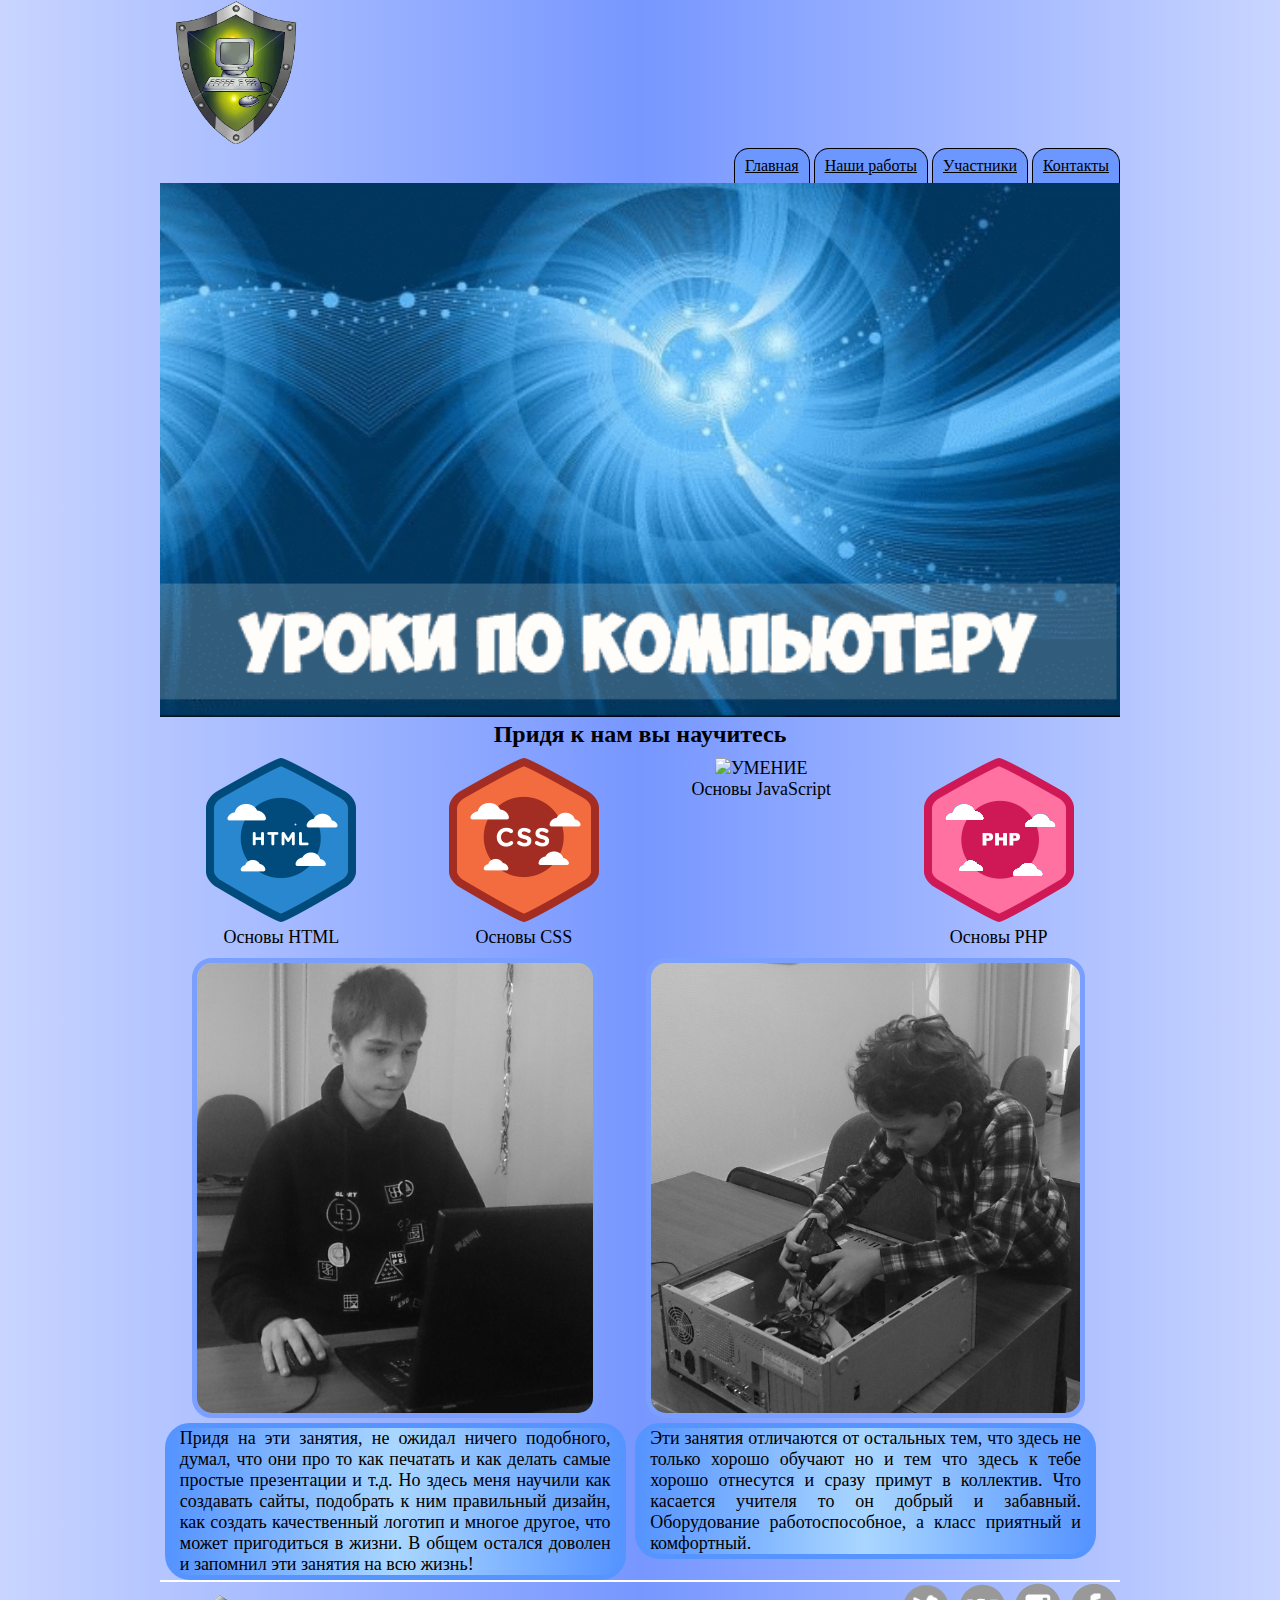
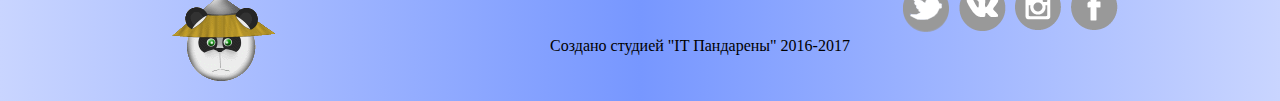
==== index.html @ 3fc963ad "Файлы для сайта" ====
<!Doctype html>
<html lang="ru">
<head>
<meta charset="utf-8">
<title>CompCompich</title>
<link href="css/style 1.css" 
rel="stylesheet">
</head>
<body>
<header>
 <div class="wrapper">
	
	<nav> <div class="logotip"><img src="img/logo1.gif"> </div>
	<div class="menu">
		<ul>
		<li><a href="#">Главная</a></li>
		<li><a href="#">Наши работы</a></li>
		<li><a href="#">Участники</a></li>
		<li><a href="#">Контакты</a></li>
		</ul>
	</div>
	</nav>
 </div>
</header>
<div class="main">
<div class="wrapper">
<div class="pict">
<img src="img/1f.gif">
</div>
</div>
</div>



<div class="lesson">
	<div class="wrapper">
		<h2>Придя к нам вы научитесь</h2>
		<div class="subtitle">
			<div class="items">
				<div class="item">
					<img src="img/Html.png" alt="УМЕНИЕ">
					<div class="soder">Основы HTML</div>
				</div>
			</div>
		
		
			<div class="items">
				<div class="item">
					<img src="img/Css.png" alt="УМЕНИЕ">
					<div class="soder">Основы CSS</div>
				</div>
			</div>
		
		
			<div class="items">
				<div class="item">
					<img src="img/Js.gif" alt="УМЕНИЕ">
					<div class="soder">Основы JavaScript</div>
				</div>
			</div>
			
			<div class="items">
				<div class="item">
					<img src="img/php.png" alt="УМЕНИЕ">
					<div class="soder">Основы PHP</div>
				</div>
			</div>
		</div>
	</div>
</div>
<div class="experts">
<div class="wrapper">
<div class="subtitle">
			<div class="items">
				<div class="item">
					<img src="img/1d.gif" alt="УМЕНИЕ">
					<div class="soder">Придя на эти  занятия,  не ожидал ничего подобного, думал, что они про то как печатать и как делать самые простые презентации и т.д. Но здесь меня научили как создавать сайты, подобрать к ним  правильный  дизайн, как создать качественный логотип и многое другое, что может пригодиться в жизни. В общем  остался доволен и запомнил эти занятия на всю жизнь!</div>
				</div>
			</div>
		
			<div class="items">
				<div class="item">
					<img src="img/2d.gif" alt="УМЕНИЕ">
					<div class="soder">Эти занятия отличаются от остальных тем, что здесь не только хорошо обучают но и тем что здесь к тебе хорошо отнесутся и сразу примут в коллектив. Что касается учителя то он добрый и забавный. Оборудование  работоспособное, а класс приятный и комфортный.</div>
				</div>
			</div>
		</div>

</div>
</div>
<div class="futter">
<div class="wrapper">
<div class="panda"> <img src="img/panda.gif">
</div>
<div class="contact">
<a href="#"><img src="img/tv.png"></a>
<a href="https://vk.com/club139169108"><img src="img/vk.png"></a>
<a href="#"><img src="img/in.png"></a>
<a href="#"><img src="img/f.png"></a>
</div>
<div class="copira">Создано студией "IT Пандарены" 2016-2017</div>
</div>
</div>

</body>
</html>
---- css/style 1.css ----
body, h1, h2, h3, ul, li {
	margin: 0;
	padding: 0;
		
}
body{
	background: linear-gradient(to right, #C9D5FF, #7797FF, #C9D5FF );
}
.logotip {
	
	
	
}
.wrapper {
	max-width: 960px;
	margin: 0 auto;
	overflow: hidden;
	padding: 0;
}
nav {
	;
}
nav img {
	width: 150px;
	
}



.menu {
    margin: 0;
    padding: 0;
    list-style: none;
	float: right;
}

.menu li {
    display: inline-block;
    margin-right: 1px;
}

.menu a {
    display: block;
    margin-right: -1px;
    padding: 8px 10px;
    color: #000;
    background-color: #6B97FF;
    border-top: 1px solid black;
	border-left: 1px solid black;
	border-right: 1px solid black;
	border-radius: 15px 15px 0 0;
}

.menu a:hover {
    background: #DCDCDC;
	color: #000;
	
}
.main {
	;
}
.main  img{
	width: 100%;
	
}
.lesson {
	;
	
}
.lesson .wrapper .subtitle {
	margin-top: 10px;
	font-size: 18px;
	text-align: center;
	display: flex;
	justify-content: space-around;
}
.lesson .wrapper h2 {
	text-align: center;
	color: #000; 
	
}
.lesson .wrapper .subtitle .items .item img {
	
    transition: 2s linear;
	
	
}
.lesson .wrapper .subtitle .items .item img:hover {
	-webkit-transform: scale(1.2) rotate(360deg);
    transform: scale(1.2)rotate(360deg);
	-o-transform: rotate(360deg);
    -moz-transform: rotate(360deg);
	
}


.experts .wrapper .subtitle {
	
	margin-top: 10px;
	font-size: 18px;
	text-align: center;
	display: flex;
	
}
.experts .wrapper .subtitle  .items{
	
	width: 48%;
	padding: 0 0.5%;
}
.experts .wrapper .subtitle img {
	height: 450px;
	border: 5px solid #7A9FFF;
	border-radius: 20px;
	
}
.experts .wrapper .subtitle  .items .item .soder{
	color: #000;
	text-align: justify;
	border: 5px solid #5694FF;
	border-radius: 25px;
	padding: 0 10px;
	background: linear-gradient(to right, #5694FF ,#AAD7FF, #5694FF);
		
}
.futter .wrapper {
	border-top: 2px solid #fff;
	
	
}
.copira {
	text-align: center;
	position: bottom;
		
}
.contact {
	text-align: right;
		
}
.panda {
	float: left;
	
}
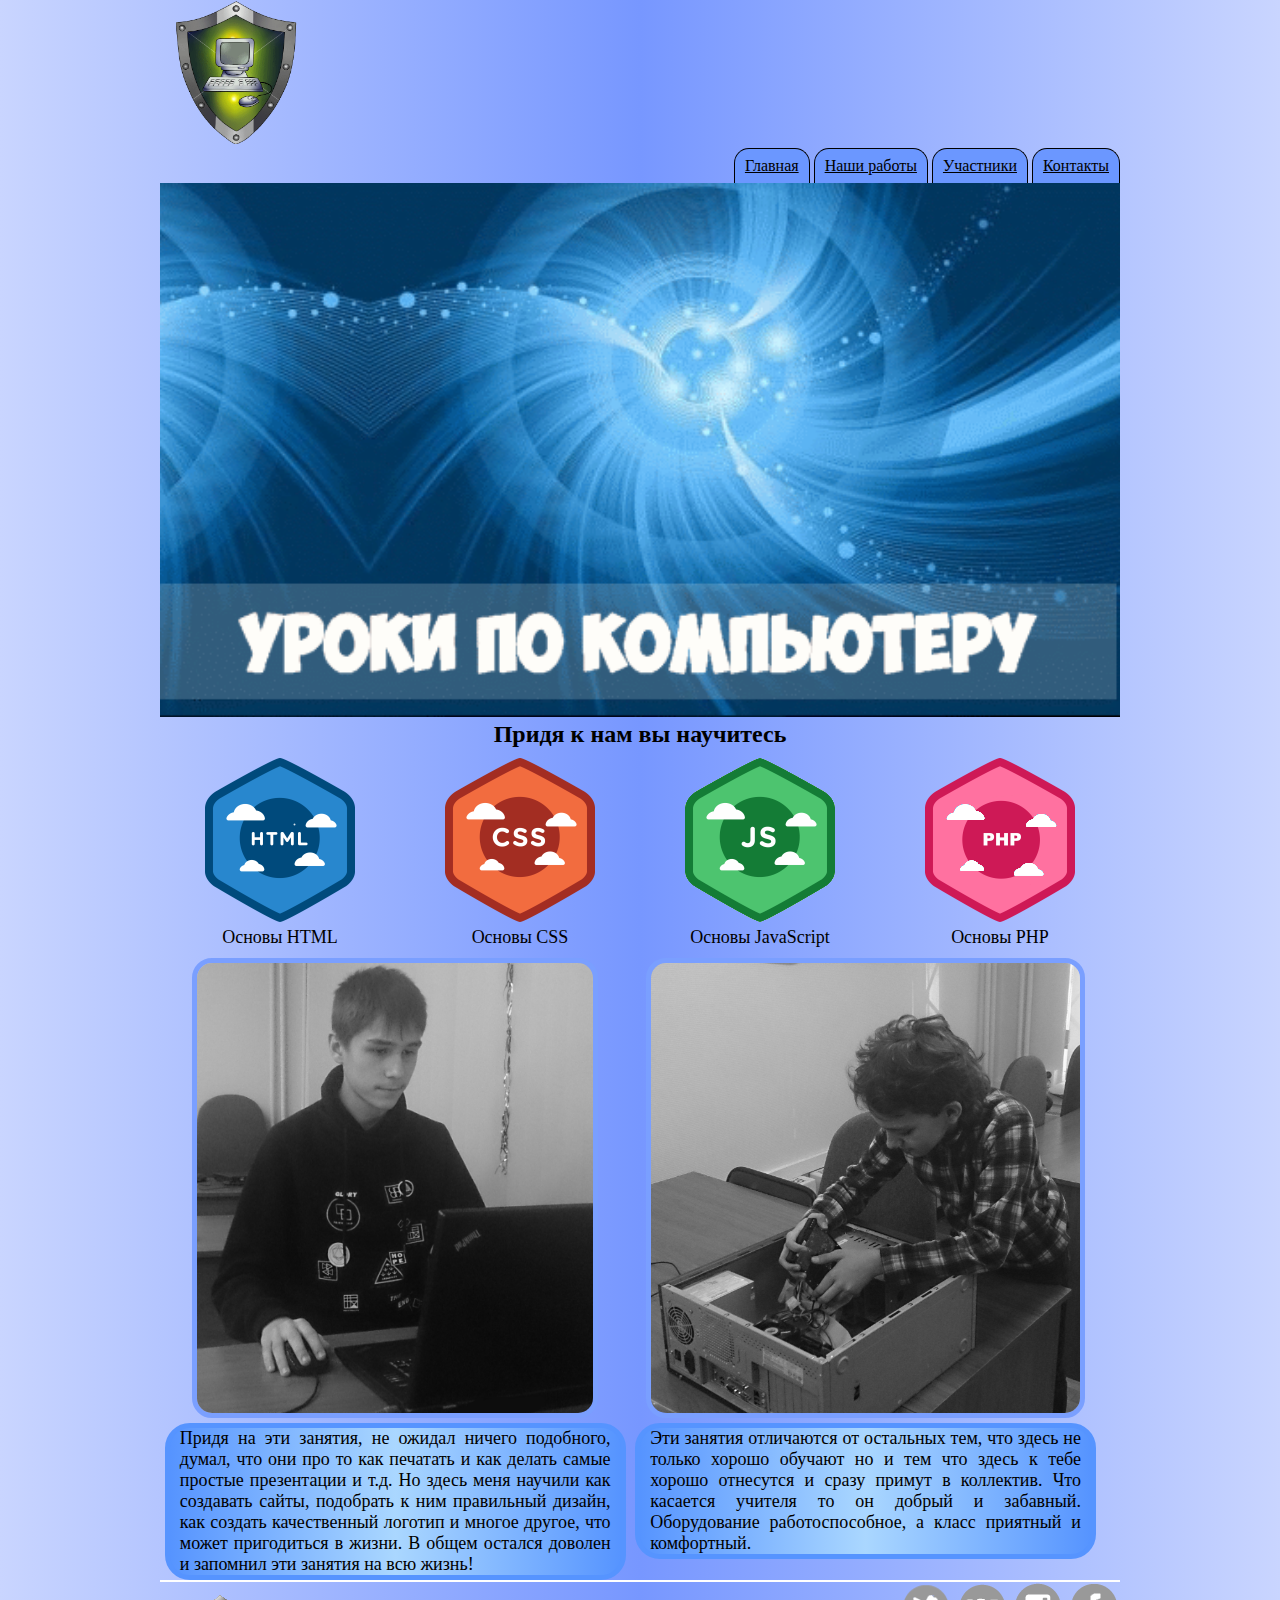
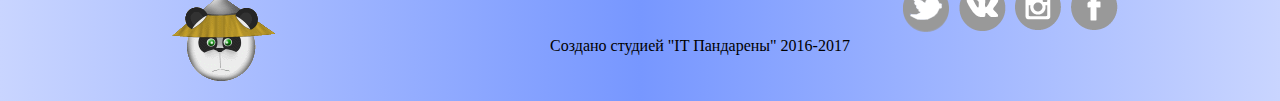
==== commit f8460d5f: "Update index.html" ====
--- a/index.html
+++ b/index.html
@@ -54,7 +54,7 @@
 		
 			<div class="items">
 				<div class="item">
-					<img src="img/Js.gif" alt="УМЕНИЕ">
+					<img src="img/JS.gif" alt="УМЕНИЕ">
 					<div class="soder">Основы JavaScript</div>
 				</div>
 			</div>
@@ -103,4 +103,4 @@
 </div>
 
 </body>
-</html>+</html>
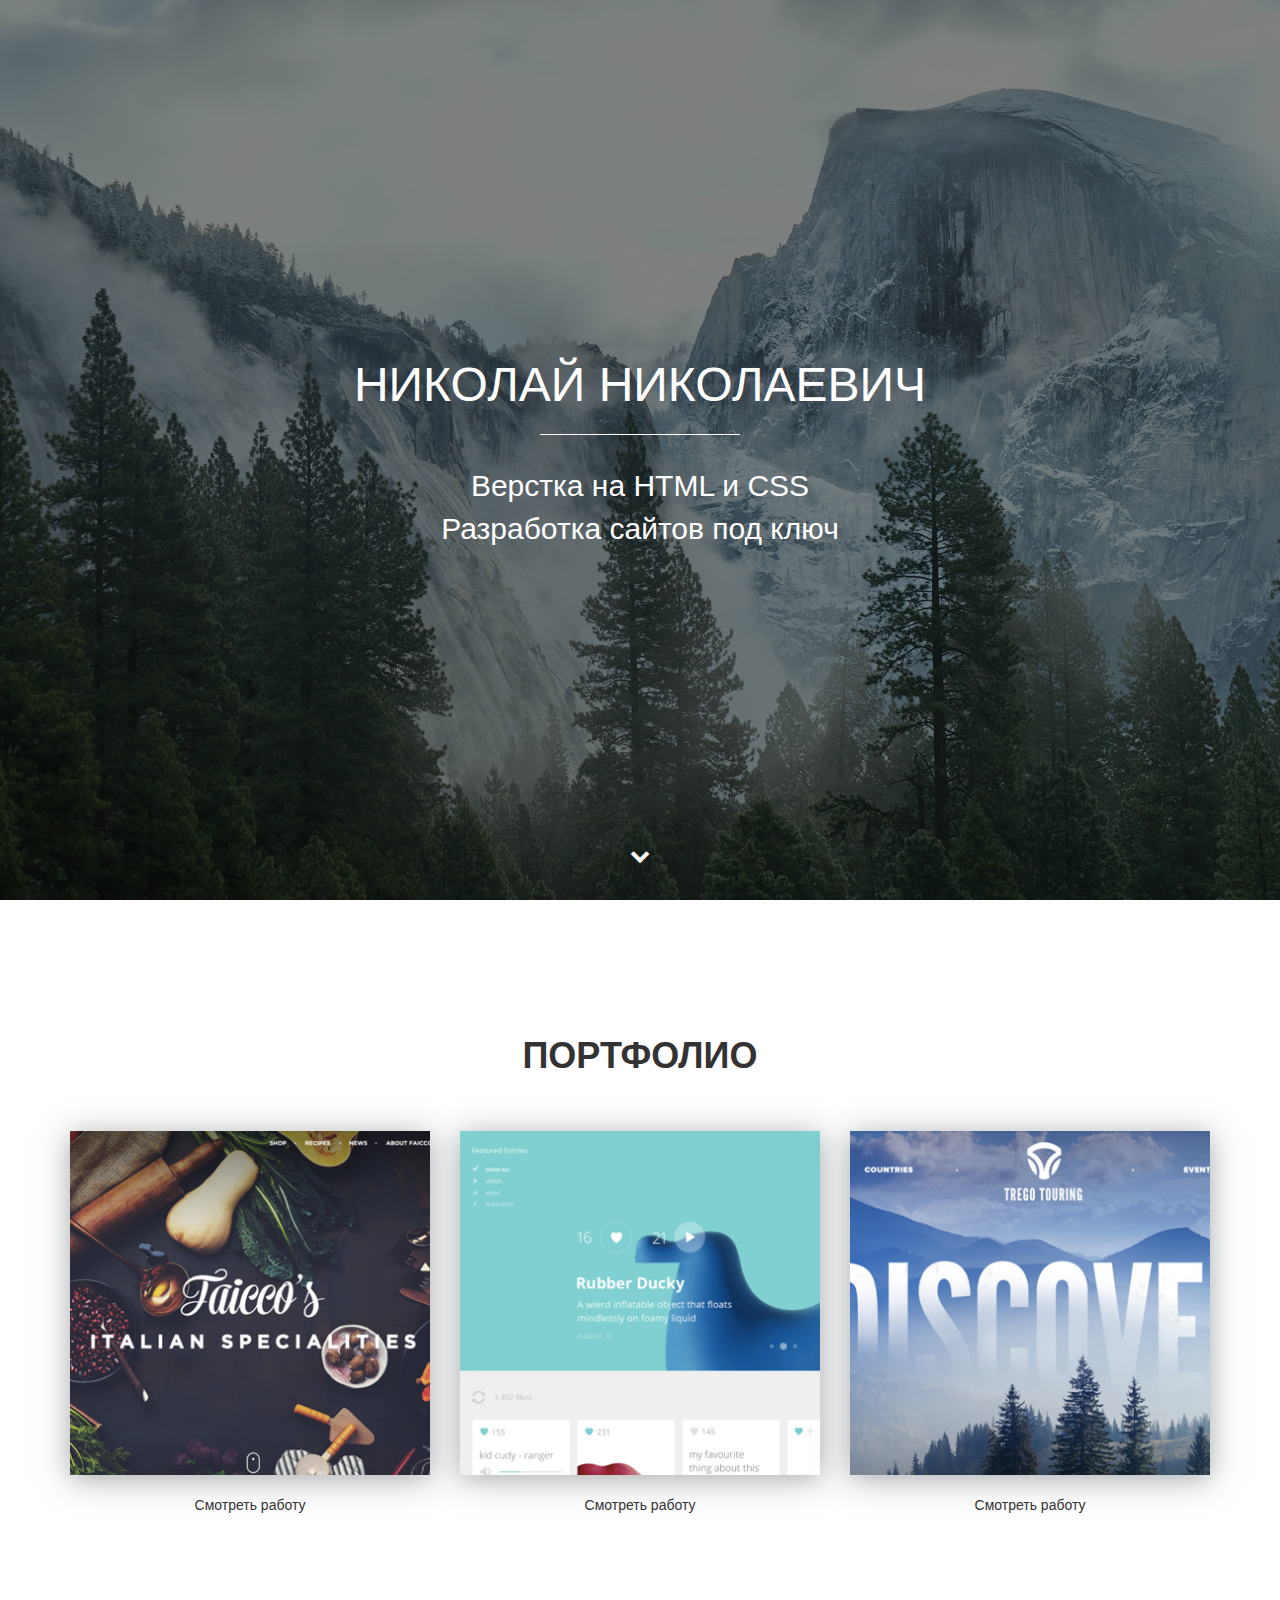
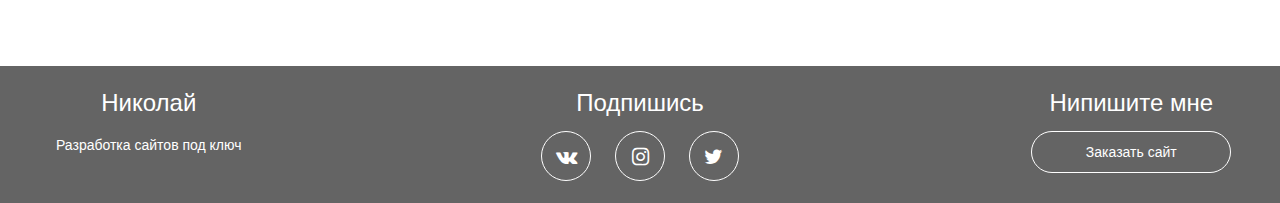
==== commit 76c32c34: "Загрузка страницы" ====
--- a/index.html
+++ b/index.html
@@ -1,106 +1,110 @@
-<!Doctype html>
-<html lang="ru">
-<head>
-<meta charset="utf-8">
-<title>CompCompich</title>
-<link href="css/style 1.css" 
-rel="stylesheet">
-</head>
-<body>
-<header>
- <div class="wrapper">
-	
-	<nav> <div class="logotip"><img src="img/logo1.gif"> </div>
-	<div class="menu">
-		<ul>
-		<li><a href="#">Главная</a></li>
-		<li><a href="#">Наши работы</a></li>
-		<li><a href="#">Участники</a></li>
-		<li><a href="#">Контакты</a></li>
-		</ul>
-	</div>
-	</nav>
- </div>
-</header>
-<div class="main">
-<div class="wrapper">
-<div class="pict">
-<img src="img/1f.gif">
-</div>
-</div>
-</div>
-
-
-
-<div class="lesson">
-	<div class="wrapper">
-		<h2>Придя к нам вы научитесь</h2>
-		<div class="subtitle">
-			<div class="items">
-				<div class="item">
-					<img src="img/Html.png" alt="УМЕНИЕ">
-					<div class="soder">Основы HTML</div>
-				</div>
-			</div>
-		
-		
-			<div class="items">
-				<div class="item">
-					<img src="img/Css.png" alt="УМЕНИЕ">
-					<div class="soder">Основы CSS</div>
-				</div>
-			</div>
-		
-		
-			<div class="items">
-				<div class="item">
-					<img src="img/JS.gif" alt="УМЕНИЕ">
-					<div class="soder">Основы JavaScript</div>
-				</div>
-			</div>
-			
-			<div class="items">
-				<div class="item">
-					<img src="img/php.png" alt="УМЕНИЕ">
-					<div class="soder">Основы PHP</div>
-				</div>
-			</div>
-		</div>
-	</div>
-</div>
-<div class="experts">
-<div class="wrapper">
-<div class="subtitle">
-			<div class="items">
-				<div class="item">
-					<img src="img/1d.gif" alt="УМЕНИЕ">
-					<div class="soder">Придя на эти  занятия,  не ожидал ничего подобного, думал, что они про то как печатать и как делать самые простые презентации и т.д. Но здесь меня научили как создавать сайты, подобрать к ним  правильный  дизайн, как создать качественный логотип и многое другое, что может пригодиться в жизни. В общем  остался доволен и запомнил эти занятия на всю жизнь!</div>
-				</div>
-			</div>
-		
-			<div class="items">
-				<div class="item">
-					<img src="img/2d.gif" alt="УМЕНИЕ">
-					<div class="soder">Эти занятия отличаются от остальных тем, что здесь не только хорошо обучают но и тем что здесь к тебе хорошо отнесутся и сразу примут в коллектив. Что касается учителя то он добрый и забавный. Оборудование  работоспособное, а класс приятный и комфортный.</div>
-				</div>
-			</div>
-		</div>
-
-</div>
-</div>
-<div class="futter">
-<div class="wrapper">
-<div class="panda"> <img src="img/panda.gif">
-</div>
-<div class="contact">
-<a href="#"><img src="img/tv.png"></a>
-<a href="https://vk.com/club139169108"><img src="img/vk.png"></a>
-<a href="#"><img src="img/in.png"></a>
-<a href="#"><img src="img/f.png"></a>
-</div>
-<div class="copira">Создано студией "IT Пандарены" 2016-2017</div>
-</div>
-</div>
-
-</body>
-</html>
+<!DOCTYPE html>
+<html lang="ru">
+  <head>
+    <meta charset="utf-8"> 
+    <meta http-equiv="X-UA-Compatible" content="IE=edge"> <!-- для IE-->
+    <meta name="viewport" content="width=device-width, initial-scale=1"> <!-- для адаптивки  -->
+    <meta property="og:url" content=""> <!-- для соц сетей -->
+    <meta property="og:type" content="website">
+    <meta property="og:title" content="Николай Николаевич - прилеьтит вдруг волшебник  ">
+    <meta property="og:image" content="">
+    <meta property="og:description" content="Голубой вертолёт">
+    <meta property="og:site_name" content="Портфолио верстальщика">
+    <meta property="article:author" content="Николай Николаевич">
+    <title>Николай Николаевич - Портфолио</title>
+    <link href="https://fonts.googleapis.com/css?family=Open+Sans:400,700&amp;subset=cyrillic" rel="stylesheet">
+    <link href="css/style.css" rel="stylesheet">
+    <link href="css/bootstrap.min.css" rel="stylesheet">
+    <link rel="stylesheet" href="css/fontello.css">
+    <link rel="stylesheet" href="css/fontello-embedded.css">
+    <link rel="shortcut icon" type="image/x-icon" href="favicon.ico">
+    <!--[if lt IE 9]>
+      <script src="https://oss.maxcdn.com/html5shiv/3.7.3/html5shiv.min.js"></script>
+      <script src="https://oss.maxcdn.com/respond/1.4.2/respond.min.js"></script>
+    <![endif]-->
+  </head>
+  <body>
+    <div class="main">
+    <div class="main-overlay"></div>
+      <div class="wrapper">
+        <div class="main-header">
+        <h1>Николай Николаевич</h1>
+        <div class="main-line"></div>
+        <p>Верстка на HTML и CSS <br>
+            Разработка сайтов под ключ</p>
+      </div>
+      </div>
+      <a class="main-down" href=#"><i class="icon-down"></i></a>
+    </div>
+    
+    <div class="portfolio">
+      <div class="container">
+        <h2 class="section-header">Портфолио</h2>
+        <div class="row">
+          <div class="col-lg-4">
+            <div class="portfolio-dloc">
+            <img src="img/portfolio/1.jpg" alt="Работа №1">
+            <a data-toggle="modal" data-work='work-1' href="#work">Смотреть работу</a></div>
+          </div>
+          <div class="col-lg-4">
+            <div class="portfolio-dloc">
+            <img src="img/portfolio/2.jpg" alt="Работа №2">
+            <a data-toggle="modal" data-work='work-2' href="#work">Смотреть работу</a></div>
+          </div>
+          <div class="col-lg-4">
+            <div class="portfolio-dloc">
+            <img src="img/portfolio/3.jpg" alt="Работа №3">
+            <a data-toggle="modal" data-work='work-3' href="#work">Смотреть работу</a></div>
+          </div>
+        </div>
+      </div>
+</div>
+  <div class="footer">
+    <div class="conteiner">
+    <div class="row">
+      <div class="col-lg-3"><strong>Николай</strong>
+      <p>Разработка сайтов под ключ</p></div>
+      <div class="col-lg-6">
+        <strong>Подпишись</strong>
+        <div class="social-links">
+          <a href="#"><i class="icon-vk"></i></a>
+          <a href="#"><i class="icon-instagram"></i></a>
+          <a href="#"><i class="icon-twitter"></i></a>
+        </div>
+      </div>
+      <div class="col-lg-3">
+      <strong>Нипишите мне</strong>
+      <a href="#" class="offer-btm">Заказать сайт</a>
+      </div>
+    </div>
+  </div>
+</div>
+<!-- Всплывающие окна (модальные) -->
+  <div class="modal fade" id="work" role="dialog">
+        <div class="modal-dialog" role="document">
+          <div class="modal-content">
+            <div class="modal-header">
+              <button type="button" class="close" data-dismiss="modal" aria-label="Close"><span aria-hidden="true">&times;</span></button>
+              <h4 class="modal-title">Работа</h4>
+            </div>
+            <div class="modal-body">
+              
+            </div>
+          </div>
+        </div>
+      </div>
+    <!-- jQuery (necessary for Bootstrap's JavaScript plugins) -->
+    <script src="https://ajax.googleapis.com/ajax/libs/jquery/1.12.4/jquery.min.js"></script>
+    <script src="js/bootstrap.min.js"></script>
+    <script>
+      $(function() {
+        var link = $('a[data-toggle="modal"]');
+        link.on('click', function(event) {
+          var work = $(this).attr('data-work');
+          var modal = $('.modal');
+          modal.find('.modal-body').load(work+'.html');
+        });
+      });
+    </script>   
+  </body>
+</html>--- a/css/style.css
+++ b/css/style.css
@@ -0,0 +1,188 @@
+body{
+	font-family: "Open Sans", sans-serif; 
+}
+html {
+	font-size: 10px;
+}
+a:active, a:visited, a:focus {
+	outline: none;
+	text-decoration: none;
+}
+.wrapper {
+	display:table-cell;
+	vertical-align:middle;
+}
+.main {
+	position: relative;
+	display: table;
+	width: 100%;
+	text-align: center;
+	color: #fff;
+	height: 100vh;
+	background: #000 url(../img/main-backg.jpg) center center no-repeat;
+
+}
+.main-overlay{
+	position: absolute;
+	z-index: 1;
+	width: 100%;
+	height: 100%;
+	background-color: rgba(0,0,0,0.5);
+
+
+}
+.main h1 {
+	margin-bottom: 1.4rem;
+	font-weight: 300;
+	text-transform: uppercase;
+	font-size: 4.8rem; 
+}
+.main p {
+	font-size: 3rem;
+	font-weight: 300;
+
+}
+.main-header{
+	position: relative;
+	z-index: 2;
+}
+.main-line{
+	width: 200px;
+	height: 1px;
+	background-color: #fff;
+	margin: 0 auto;
+}
+.main-down {
+	position: absolute;
+	color: #fff;
+	z-index: 4;
+	bottom: 2rem;
+	display: inline-block;
+	font-size: 2rem;
+	width: 50px;
+	height: 50px;
+	border-radius: 50%;
+	border: 1px solid transparent;
+	line-height: 50px;
+	left: 50%;
+	margin-left: -25px;
+	transition: 0.7s;
+}
+.main-down:hover {
+	color: #fff;
+	border-color: #fff;
+}
+/*Портфолио*/
+.portfolio {
+	padding: 10rem 0px;
+	text-align: center;
+}
+.section-header {
+	text-transform: uppercase;
+	font-weight: 800;
+	font-size: 3.6rem;
+	margin-bottom: 5rem;
+}
+
+.portfolio img{
+	width: 100%;
+	max-width: 360px;
+	box-shadow: 0px 4px 29px 0px rgba(87, 92, 97, 0.54);
+}
+.portfolio a {
+	display: block;
+	margin: 2rem auto 5rem;
+	color: #333;
+	width: 17rem;
+	border-bottom: 1px solid transparent;
+}
+.portfolio a:hover{
+	text-decoration: none;
+	border-bottom: 1px dotted #333;
+}
+/*Подвал*/
+.footer{
+	background-color: #646464;
+	color: #fff;
+	text-align: center;
+	padding: 2rem 0;
+}
+.footer strong{
+	font-weight: 300;
+	font-size: 2.4rem;
+}
+.social-links{
+	margin-top: 1rem;	
+}
+.social-links a{
+	width: 5rem;
+	height: 5rem;
+	line-height: 5rem;
+	display: inline-block;
+	color: #fff;
+	border: solid 1px #fff;
+	border-radius: 50%;
+	margin-left: 1rem;
+	margin-right: 1rem;
+	font-size: 2rem;
+	transition: 0.2s;
+}
+.social-links a:hover{
+	background-color: #fff;
+	color: #646464;
+}
+.offer-btm{
+	text-decoration: none;
+	display: block;
+	width: 80%;
+	max-width: 200px;
+	margin: 1rem auto;
+	border: 1px solid #fff;
+	padding-top: 1rem;
+	padding-bottom: 1rem;
+	color: #fff;
+	border-radius: 100px;
+	transition: 0.2s;
+}
+.offer-btm:hover{
+	text-decoration: none;
+	background-color: #fff;
+	color: #646464;
+}
+.modal img{
+	width: 100%;
+}
+.modal-title {
+	font-weight: 800;
+	font-size: 2rem;
+}
+.close {
+	background-color: transparent;
+	border: none;
+	font-size: 2.5rem;
+	position: absolute;
+	right: 2rem;
+	top: 1rem;
+}
+.modal-btn{
+	display: inline-block;
+	color: #333;
+	border: 1px solid #333;
+	padding: 10px 20px;
+	border-radius: 20px;
+	transition: 0.5s;
+}
+.modal-btn:hover{
+	background-color: #333; 
+	color: #fff;
+	text-decoration: none;
+}
+@media (min-width: 0px) and (max-width: 767px) {
+ 	html {
+ 		font-size: 7px;
+ 	}
+ 	.footer strong {
+ 		margin: 3rem 0;
+ 		display: inline-block;
+ 	}
+ } --- a/css/fontello.css
+++ b/css/fontello.css
@@ -0,0 +1,61 @@
+@font-face {
+  font-family: 'fontello';
+  src: url('../font/fontello.eot?64831655');
+  src: url('../font/fontello.eot?64831655#iefix') format('embedded-opentype'),
+       url('../font/fontello.woff2?64831655') format('woff2'),
+       url('../font/fontello.woff?64831655') format('woff'),
+       url('../font/fontello.ttf?64831655') format('truetype'),
+       url('../font/fontello.svg?64831655#fontello') format('svg');
+  font-weight: normal;
+  font-style: normal;
+}
+/* Chrome hack: SVG is rendered more smooth in Windozze. 100% magic, uncomment if you need it. */
+/* Note, that will break hinting! In other OS-es font will be not as sharp as it could be */
+/*
+@media screen and (-webkit-min-device-pixel-ratio:0) {
+  @font-face {
+    font-family: 'fontello';
+    src: url('../font/fontello.svg?64831655#fontello') format('svg');
+  }
+}
+*/
+ 
+ [class^="icon-"]:before, [class*=" icon-"]:before {
+  font-family: "fontello";
+  font-style: normal;
+  font-weight: normal;
+  speak: none;
+ 
+  display: inline-block;
+  text-decoration: inherit;
+  width: 1em;
+  margin-right: .2em;
+  text-align: center;
+  /* opacity: .8; */
+ 
+  /* For safety - reset parent styles, that can break glyph codes*/
+  font-variant: normal;
+  text-transform: none;
+ 
+  /* fix buttons height, for twitter bootstrap */
+  line-height: 1em;
+ 
+  /* Animation center compensation - margins should be symmetric */
+  /* remove if not needed */
+  margin-left: .2em;
+ 
+  /* you can be more comfortable with increased icons size */
+  /* font-size: 120%; */
+ 
+  /* Font smoothing. That was taken from TWBS */
+  -webkit-font-smoothing: antialiased;
+  -moz-osx-font-smoothing: grayscale;
+ 
+  /* Uncomment for 3D effect */
+  /* text-shadow: 1px 1px 1px rgba(127, 127, 127, 0.3); */
+}
+ 
+.icon-down:before { content: '\e800'; } /* '' */
+.icon-twitter:before { content: '\f099'; } /* '' */
+.icon-instagram:before { content: '\f16d'; } /* '' */
+.icon-vk:before { content: '\f189'; } /* '' */--- a/css/fontello-embedded.css
+++ b/css/fontello-embedded.css
@@ -0,0 +1,58 @@
+@font-face {
+  font-family: 'fontello';
+  src: url('../font/fontello.eot?50450943');
+  src: url('../font/fontello.eot?50450943#iefix') format('embedded-opentype'),
+       url('../font/fontello.svg?50450943#fontello') format('svg');
+  font-weight: normal;
+  font-style: normal;
+}
+@font-face {
+  font-family: 'fontello';
+  src: url('[data-uri]') format('woff'),
+       url('[data-uri]') format('truetype');
+}
+/* Chrome hack: SVG is rendered more smooth in Windozze. 100% magic, uncomment if you need it. */
+/* Note, that will break hinting! In other OS-es font will be not as sharp as it could be */
+/*
+@media screen and (-webkit-min-device-pixel-ratio:0) {
+  @font-face {
+    font-family: 'fontello';
+    src: url('../font/fontello.svg?50450943#fontello') format('svg');
+  }
+}
+*/
+ 
+ [class^="icon-"]:before, [class*=" icon-"]:before {
+  font-family: "fontello";
+  font-style: normal;
+  font-weight: normal;
+  speak: none;
+ 
+  display: inline-block;
+  text-decoration: inherit;
+  width: 1em;
+  margin-right: .2em;
+  text-align: center;
+  /* opacity: .8; */
+ 
+  /* For safety - reset parent styles, that can break glyph codes*/
+  font-variant: normal;
+  text-transform: none;
+     
+  /* fix buttons height, for twitter bootstrap */
+  line-height: 1em;
+ 
+  /* Animation center compensation - margins should be symmetric */
+  /* remove if not needed */
+  margin-left: .2em;
+ 
+  /* you can be more comfortable with increased icons size */
+  /* font-size: 120%; */
+ 
+  /* Uncomment for 3D effect */
+  /* text-shadow: 1px 1px 1px rgba(127, 127, 127, 0.3); */
+}
+.icon-down:before { content: '\e800'; } /* '' */
+.icon-twitter:before { content: '\f099'; } /* '' */
+.icon-instagram:before { content: '\f16d'; } /* '' */
+.icon-vk:before { content: '\f189'; } /* '' */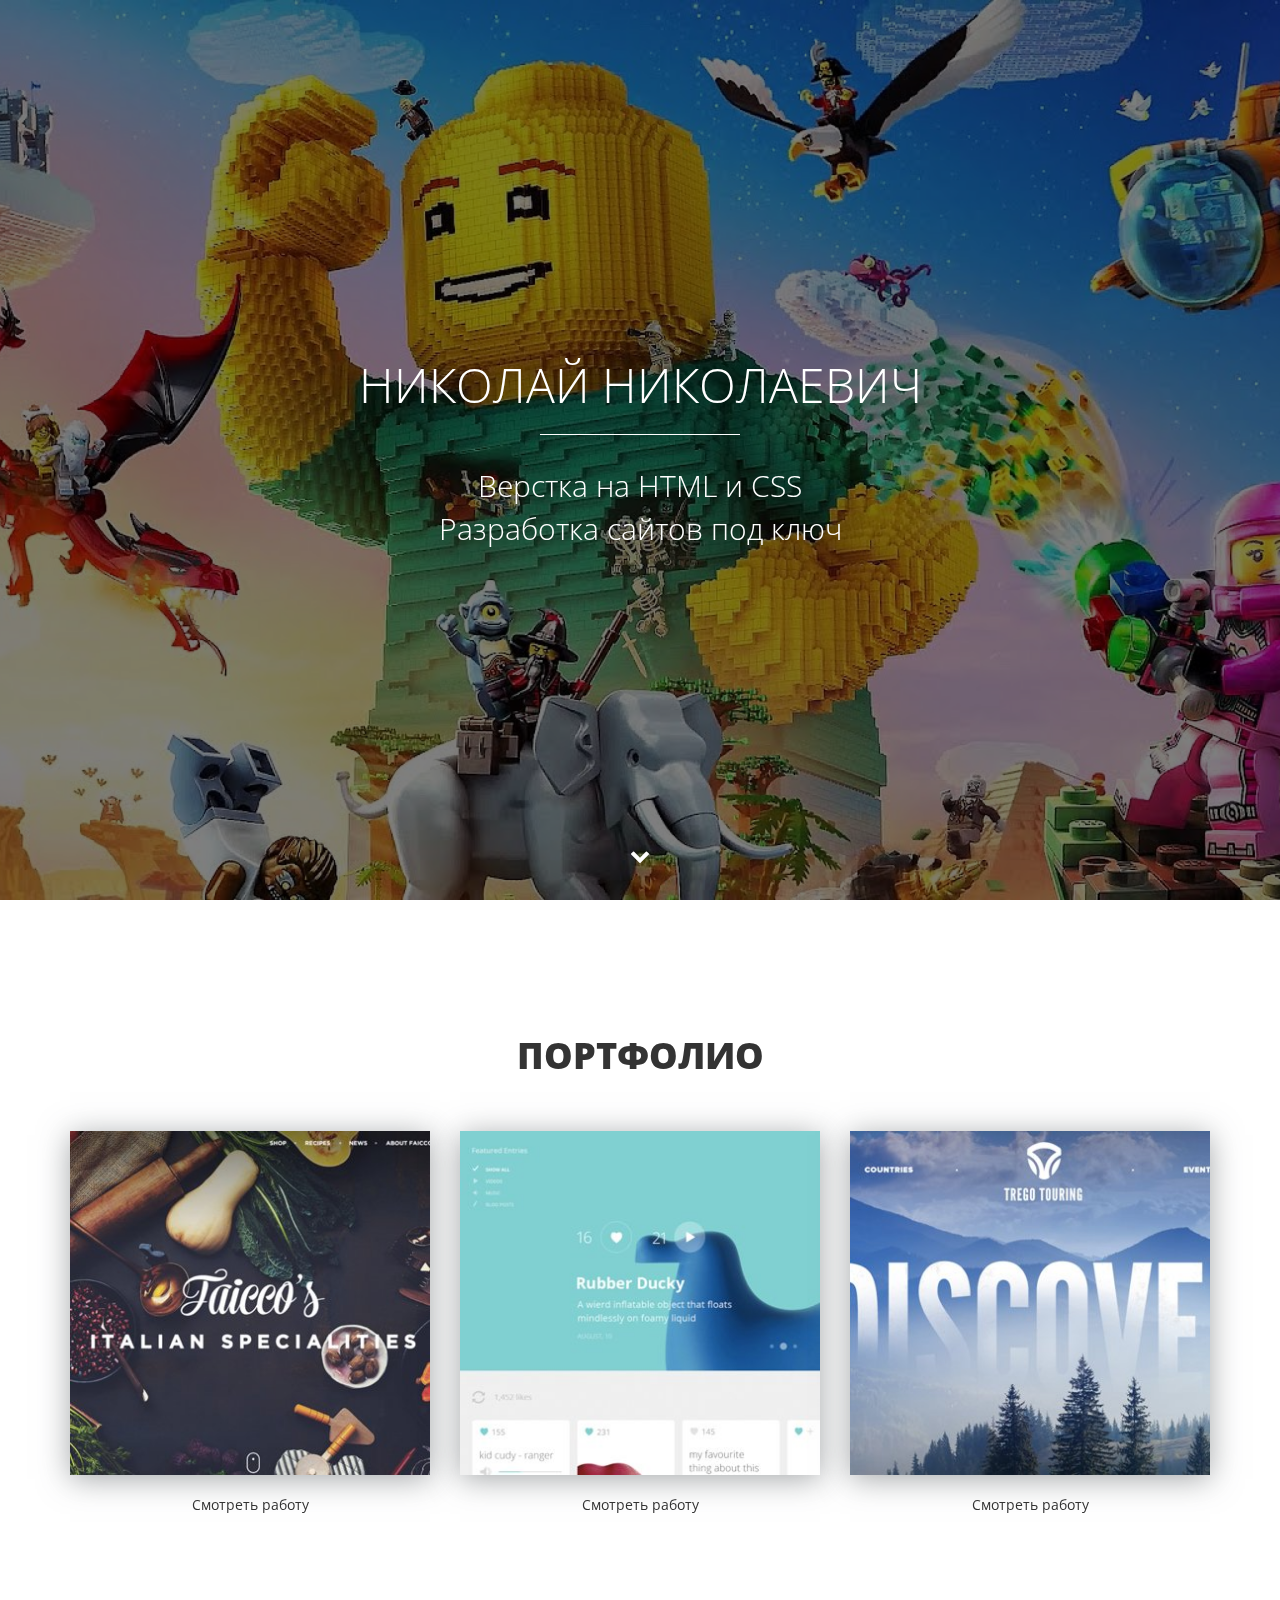
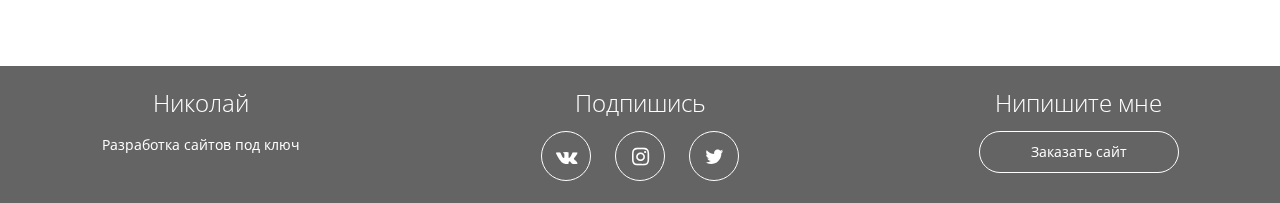
==== commit 4a500c58: "Новые модальные окна и паралакс" ====
--- a/index.html
+++ b/index.html
@@ -6,25 +6,26 @@
     <meta name="viewport" content="width=device-width, initial-scale=1"> <!-- для адаптивки  -->
     <meta property="og:url" content=""> <!-- для соц сетей -->
     <meta property="og:type" content="website">
-    <meta property="og:title" content="Николай Николаевич - прилеьтит вдруг волшебник  ">
+    <meta property="og:title" content="Николай Николаевич - прилетит вдруг волшебник  ">
     <meta property="og:image" content="">
     <meta property="og:description" content="Голубой вертолёт">
     <meta property="og:site_name" content="Портфолио верстальщика">
     <meta property="article:author" content="Николай Николаевич">
     <title>Николай Николаевич - Портфолио</title>
     <link href="https://fonts.googleapis.com/css?family=Open+Sans:400,700&amp;subset=cyrillic" rel="stylesheet">
-    <link href="css/style.css" rel="stylesheet">
+    
     <link href="css/bootstrap.min.css" rel="stylesheet">
     <link rel="stylesheet" href="css/fontello.css">
     <link rel="stylesheet" href="css/fontello-embedded.css">
     <link rel="shortcut icon" type="image/x-icon" href="favicon.ico">
+    <link href="css/style.css" rel="stylesheet">
     <!--[if lt IE 9]>
       <script src="https://oss.maxcdn.com/html5shiv/3.7.3/html5shiv.min.js"></script>
       <script src="https://oss.maxcdn.com/respond/1.4.2/respond.min.js"></script>
     <![endif]-->
   </head>
   <body>
-    <div class="main">
+    <div class="main parallax-window" data-parallax="scroll" data-speed="0.1" data-image-src="img/main-backg.jpg">
     <div class="main-overlay"></div>
       <div class="wrapper">
         <div class="main-header">
@@ -34,77 +35,110 @@
             Разработка сайтов под ключ</p>
       </div>
       </div>
-      <a class="main-down" href=#"><i class="icon-down"></i></a>
+      <a class="main-down" href="#portfolio"><i class="icon-down"></i></a>
     </div>
-    
-    <div class="portfolio">
+     
+    <div class="portfolio" id="portfolio">
       <div class="container">
         <h2 class="section-header">Портфолио</h2>
         <div class="row">
-          <div class="col-lg-4">
-            <div class="portfolio-dloc">
+          <div class="col-md-4">
+            <div class="portfolio-dlock">
             <img src="img/portfolio/1.jpg" alt="Работа №1">
-            <a data-toggle="modal" data-work='work-1' href="#work">Смотреть работу</a></div>
+            <a class="link cd-modal-trigger" data-work="work-1" href="#0">Смотреть работу</a></div>
           </div>
-          <div class="col-lg-4">
-            <div class="portfolio-dloc">
+          <div class="col-md-4">
+            <div class="portfolio-dlock">
             <img src="img/portfolio/2.jpg" alt="Работа №2">
-            <a data-toggle="modal" data-work='work-2' href="#work">Смотреть работу</a></div>
+            <a class="link cd-modal-trigger" data-work="work-2" href="#0">Смотреть работу</a></div>
           </div>
-          <div class="col-lg-4">
-            <div class="portfolio-dloc">
+          <div class="col-md-4">
+            <div class="portfolio-dlock">
             <img src="img/portfolio/3.jpg" alt="Работа №3">
-            <a data-toggle="modal" data-work='work-3' href="#work">Смотреть работу</a></div>
+            <a class="link cd-modal-trigger" data-work="work-3" href="#0">Смотреть работу</a>
+            </div>
           </div>
         </div>
       </div>
 </div>
-  <div class="footer">
-    <div class="conteiner">
+<!-- Подвал -->
+<div class="footer">
+  <div class="container">
     <div class="row">
-      <div class="col-lg-3"><strong>Николай</strong>
-      <p>Разработка сайтов под ключ</p></div>
-      <div class="col-lg-6">
-        <strong>Подпишись</strong>
-        <div class="social-links">
-          <a href="#"><i class="icon-vk"></i></a>
-          <a href="#"><i class="icon-instagram"></i></a>
-          <a href="#"><i class="icon-twitter"></i></a>
+      <div class="col-md-3"><strong>Николай</strong>
+      <p>Разработка сайтов под ключ</p>
+      </div>
+        <div class="col-md-6">
+          <strong>Подпишись</strong>
+            <div class="social-links">
+              <a href="#"><i class="icon-vk"></i></a>
+              <a href="#"><i class="icon-instagram"></i></a>
+              <a href="#"><i class="icon-twitter"></i></a>
+            </div>
         </div>
-      </div>
-      <div class="col-lg-3">
+      <div class="col-md-3">
       <strong>Нипишите мне</strong>
       <a href="#" class="offer-btm">Заказать сайт</a>
       </div>
     </div>
   </div>
 </div>
+
+<div class="cd-modal">
+  <div class="modal-content">
+  </div> <!-- .modal-content -->
+
+  <a href="#0" class="modal-close">Close</a>
+</div> <!-- .cd-modal -->
+
+<div class="cd-transition-layer"> 
+  <div class="bg-layer"></div>
+</div> <!-- .cd-transition-layer -->
+
+
 <!-- Всплывающие окна (модальные) -->
   <div class="modal fade" id="work" role="dialog">
-        <div class="modal-dialog" role="document">
-          <div class="modal-content">
-            <div class="modal-header">
-              <button type="button" class="close" data-dismiss="modal" aria-label="Close"><span aria-hidden="true">&times;</span></button>
-              <h4 class="modal-title">Работа</h4>
-            </div>
-            <div class="modal-body">
-              
-            </div>
-          </div>
+    <div class="modal-dialog" role="document">
+      <div class="modal-content">
+        <div class="modal-header">
+          <button type="button" class="close" data-dismiss="modal" aria-label="Close">
+          <span aria-hidden="true">&times;</span>
+          </button>
+          <h4 class="modal-title">Работа</h4>
         </div>
+            <div class="modal-body"></div>
       </div>
+    </div>
+  </div>
     <!-- jQuery (necessary for Bootstrap's JavaScript plugins) -->
     <script src="https://ajax.googleapis.com/ajax/libs/jquery/1.12.4/jquery.min.js"></script>
-    <script src="js/bootstrap.min.js"></script>
+    <script src="js/main.js"></script>
+    <script src="js/parallax.min.js"></script>
     <script>
       $(function() {
-        var link = $('a[data-toggle="modal"]');
+        var link = $('.cd-modal-trigger');
         link.on('click', function(event) {
           var work = $(this).attr('data-work');
-          var modal = $('.modal');
-          modal.find('.modal-body').load(work+'.html');
+          $('.modal-content').load(work+'.html');
         });
       });
-    </script>   
+    </script>
+    <script>
+        $(document).ready(function(){
+        // навигация - плавный скроллинг к якорю
+        $(".slowly").on("click", function(event){
+        // забираем идинтификатор бока с атрибута href
+        var id = $(this).attr('href'),
+        // узнаём высоту от начала страницы до блока на который ссылается якорь
+        top = $(id).offset().top;
+        // анимируем плавный переход на расстояние - top за 1000 мс
+        $('body,html').animate({scrollTop: top},800);
+        });
+        });
+    </script>
+
+
+
+       </script>
   </body>
 </html>--- a/css/style.css
+++ b/css/style.css
@@ -4,10 +4,10 @@
 html {
 	font-size: 10px;
 }
-a:active, a:visited, a:focus {
+a:active {
+	text-decoration: none;
 	outline: none;
-	text-decoration: none;
-}
+} 
 .wrapper {
 	display:table-cell;
 	vertical-align:middle;
@@ -19,7 +19,7 @@
 	text-align: center;
 	color: #fff;
 	height: 100vh;
-	background: #000 url(../img/main-backg.jpg) center center no-repeat;
+	/*background: #000 url(../img/main-backg.jpg) center center no-repeat;*/
 
 }
 .main-overlay{
@@ -84,7 +84,7 @@
 	margin-bottom: 5rem;
 }
 
-.portfolio img{
+.portfolio img {
 	width: 100%;
 	max-width: 360px;
 	box-shadow: 0px 4px 29px 0px rgba(87, 92, 97, 0.54);
@@ -96,9 +96,10 @@
 	width: 17rem;
 	border-bottom: 1px solid transparent;
 }
-.portfolio a:hover{
+.portfolio a:hover {
 	text-decoration: none;
 	border-bottom: 1px dotted #333;
+	color: #333;
 }
 /*Подвал*/
 .footer{
@@ -149,12 +150,13 @@
 	background-color: #fff;
 	color: #646464;
 }
-.modal img{
-	width: 100%;
-}
-.modal-title {
-	font-weight: 800;
-	font-size: 2rem;
+.modal-content h4{
+	font-weight: 300;
+	font-size: 2.5rem;
+}
+.modal-content p{
+	font-size: 1.4rem;
+	padding: 0;
 }
 .close {
 	background-color: transparent;
@@ -166,15 +168,15 @@
 }
 .modal-btn{
 	display: inline-block;
-	color: #333;
-	border: 1px solid #333;
+	color: #fff;
+	border: 1px solid #fff;
 	padding: 10px 20px;
 	border-radius: 20px;
 	transition: 0.5s;
 }
 .modal-btn:hover{
-	background-color: #333; 
-	color: #fff;
+	background-color: #fff; 
+	color: #333;
 	text-decoration: none;
 }
 @media (min-width: 0px) and (max-width: 767px) {
@@ -182,7 +184,273 @@
  		font-size: 7px;
  	}
  	.footer strong {
- 		margin: 3rem 0;
+ 		margin: 3rem 0 2rem;
  		display: inline-block;
  	}
- } + } 
+ @media (min-width: 768px) and (max-width: 991px) {
+ 	.footer strong {
+ 		margin: 3rem 0 2rem;
+ 		display: inline-block;
+ 	}
+ } 
+
+ /* -------------------------------- 
+
+Main Content
+
+-------------------------------- */
+.cd-main-content {
+  position: relative;
+  z-index: 1;
+  width: 100%;
+  height: 100vh;
+  /* vertically align its content */
+  display: table;
+  background-color: #e4dcca;
+}
+.cd-main-content .center {
+  /* vertically align inside parent element */
+  display: table-cell;
+  vertical-align: middle;
+  text-align: center;
+}
+
+/* -------------------------------- 
+
+Modal window 
+
+-------------------------------- */
+.cd-modal {
+  position: fixed;
+  top: 0;
+  left: 0;
+  z-index: 3;
+  height: 100%;
+  width: 100%;
+  overflow: hidden;
+  background-size: cover;
+  opacity: 0;
+  visibility: hidden;
+  -webkit-transition: opacity 0.3s 0s, visibility 0s 0.3s;
+  -moz-transition: opacity 0.3s 0s, visibility 0s 0.3s;
+  transition: opacity 0.3s 0s, visibility 0s 0.3s;
+}
+/* Фон модального окна*/
+.modal-content {
+	background: #402f44 url(../img/modal-bg.jpg) no-repeat center center;
+}
+.cd-modal .modal-content {
+  height: 100%;
+  overflow-y: auto;
+  padding: 3em 5%;
+  color: #e4dcca;
+  -webkit-font-smoothing: antialiased;
+  -moz-osx-font-smoothing: grayscale;
+}
+.cd-modal h1 {
+  text-align: center;
+}
+.cd-modal h1::after {
+  /* ink/brush separation */
+  content: '';
+  display: block;
+  width: 130px;
+  height: 18px;
+  background: url(../img/ink-separation.svg) no-repeat center center;
+  margin: .2em auto 0;
+}
+.cd-modal p {
+  line-height: 1.6;
+  max-width: 800px;
+}
+.cd-modal .modal-close {
+  /* 'X' icon */
+  position: absolute;
+  z-index: 1;
+  top: 20px;
+  right: 5%;
+  height: 45px;
+  width: 45px;
+  border-radius: 50%;
+  background: rgba(0, 0, 0, 0.3) url(../img/cd-icon-close.svg) no-repeat center center;
+  /* image replacement */
+  overflow: hidden;
+  text-indent: 100%;
+  white-space: nowrap;
+  visibility: hidden;
+  opacity: 0;
+  -webkit-transform: scale(0);
+  -moz-transform: scale(0);
+  -ms-transform: scale(0);
+  -o-transform: scale(0);
+  transform: scale(0);
+  -webkit-transition: -webkit-transform 0.3s 0s, visibility 0s 0.3s, opacity 0.3s 0s;
+  -moz-transition: -moz-transform 0.3s 0s, visibility 0s 0.3s, opacity 0.3s 0s;
+  transition: transform 0.3s 0s, visibility 0s 0.3s, opacity 0.3s 0s;
+}
+.no-touch .cd-modal .modal-close:hover {
+  background-color: rgba(0, 0, 0, 0.5);
+}
+.cd-modal.visible {
+  opacity: 1;
+  visibility: visible;
+  -webkit-transition: opacity 0.7s, visibility 0s;
+  -moz-transition: opacity 0.7s, visibility 0s;
+  transition: opacity 0.7s, visibility 0s;
+}
+.cd-modal.visible .modal-content {
+  /* this fixes the buggy scrolling on webkit browsers - mobile devices only - when overflow property is applied */
+  -webkit-overflow-scrolling: touch;
+}
+.cd-modal.visible .modal-close {
+  visibility: visible;
+  opacity: 1;
+  -webkit-transition: -webkit-transform 0.3s 0s, visibility 0s 0s, opacity 0.3s 0s;
+  -moz-transition: -moz-transform 0.3s 0s, visibility 0s 0s, opacity 0.3s 0s;
+  transition: transform 0.3s 0s, visibility 0s 0s, opacity 0.3s 0s;
+  -webkit-transform: scale(1);
+  -moz-transform: scale(1);
+  -ms-transform: scale(1);
+  -o-transform: scale(1);
+  transform: scale(1);
+}
+@media only screen and (min-width: 1100px) {
+  .cd-modal .modal-content {
+    padding: 6em 5%;
+  }
+  .cd-modal .modal-close {
+    height: 60px;
+    width: 60px;
+  }
+  .cd-modal p {
+    font-size: 2rem;
+  }
+}
+
+/* -------------------------------- 
+
+Transition Layer 
+
+-------------------------------- */
+.cd-transition-layer {
+  position: fixed;
+  top: 0;
+  left: 0;
+  z-index: 2;
+  height: 100%;
+  width: 100%;
+  opacity: 0;
+  visibility: hidden;
+  overflow: hidden;
+}
+.cd-transition-layer .bg-layer {
+  position: absolute;
+  left: 50%;
+  top: 50%;
+  -webkit-transform: translateY(-50%) translateX(-2%);
+  -moz-transform: translateY(-50%) translateX(-2%);
+  -ms-transform: translateY(-50%) translateX(-2%);
+  -o-transform: translateY(-50%) translateX(-2%);
+  transform: translateY(-50%) translateX(-2%);
+  /* its dimentions will be overwritten using jQuery to proportionally fit the viewport */
+  height: 100%;
+  /* our sprite is composed of 25 frames */
+  width: 2500%;
+  background: url(../img/ink.png) no-repeat 0 0;
+  background-size: 100% 100%;
+}
+.cd-transition-layer.visible {
+  opacity: 1;
+  visibility: visible;
+}
+.cd-transition-layer.opening .bg-layer {
+  -webkit-animation: cd-sequence 0.8s steps(24);
+  -moz-animation: cd-sequence 0.8s steps(24);
+  animation: cd-sequence 0.8s steps(24);
+  -webkit-animation-fill-mode: forwards;
+  -moz-animation-fill-mode: forwards;
+  animation-fill-mode: forwards;
+}
+.cd-transition-layer.closing .bg-layer {
+  -webkit-animation: cd-sequence-reverse 0.8s steps(24);
+  -moz-animation: cd-sequence-reverse 0.8s steps(24);
+  animation: cd-sequence-reverse 0.8s steps(24);
+  -webkit-animation-fill-mode: forwards;
+  -moz-animation-fill-mode: forwards;
+  animation-fill-mode: forwards;
+}
+.no-cssanimations .cd-transition-layer {
+  display: none;
+}
+
+@-webkit-keyframes cd-sequence {
+  0% {
+    /* translateX(-2%) is used to horizontally center the first frame inside the viewport */
+    -webkit-transform: translateY(-50%) translateX(-2%);
+  }
+  100% {
+    /* translateX(-98%) (2% + 96) is used to horizontally center the last frame inside the viewport  */
+    -webkit-transform: translateY(-50%) translateX(-98%);
+  }
+}
+@-moz-keyframes cd-sequence {
+  0% {
+    /* translateX(-2%) is used to horizontally center the first frame inside the viewport */
+    -moz-transform: translateY(-50%) translateX(-2%);
+  }
+  100% {
+    /* translateX(-98%) (2% + 96) is used to horizontally center the last frame inside the viewport  */
+    -moz-transform: translateY(-50%) translateX(-98%);
+  }
+}
+@keyframes cd-sequence {
+  0% {
+    /* translateX(-2%) is used to horizontally center the first frame inside the viewport */
+    -webkit-transform: translateY(-50%) translateX(-2%);
+    -moz-transform: translateY(-50%) translateX(-2%);
+    -ms-transform: translateY(-50%) translateX(-2%);
+    -o-transform: translateY(-50%) translateX(-2%);
+    transform: translateY(-50%) translateX(-2%);
+  }
+  100% {
+    /* translateX(-98%) (2% + 96) is used to horizontally center the last frame inside the viewport  */
+    -webkit-transform: translateY(-50%) translateX(-98%);
+    -moz-transform: translateY(-50%) translateX(-98%);
+    -ms-transform: translateY(-50%) translateX(-98%);
+    -o-transform: translateY(-50%) translateX(-98%);
+    transform: translateY(-50%) translateX(-98%);
+  }
+}
+@-webkit-keyframes cd-sequence-reverse {
+  0% {
+    -webkit-transform: translateY(-50%) translateX(-98%);
+  }
+  100% {
+    -webkit-transform: translateY(-50%) translateX(-2%);
+  }
+}
+@-moz-keyframes cd-sequence-reverse {
+  0% {
+    -moz-transform: translateY(-50%) translateX(-98%);
+  }
+  100% {
+    -moz-transform: translateY(-50%) translateX(-2%);
+  }
+}
+@keyframes cd-sequence-reverse {
+  0% {
+    -webkit-transform: translateY(-50%) translateX(-98%);
+    -moz-transform: translateY(-50%) translateX(-98%);
+    -ms-transform: translateY(-50%) translateX(-98%);
+    -o-transform: translateY(-50%) translateX(-98%);
+    transform: translateY(-50%) translateX(-98%);
+  }
+  100% {
+    -webkit-transform: translateY(-50%) translateX(-2%);
+    -moz-transform: translateY(-50%) translateX(-2%);
+    -ms-transform: translateY(-50%) translateX(-2%);
+    -o-transform: translateY(-50%) translateX(-2%);
+    transform: translateY(-50%) translateX(-2%);
+  }
+}
